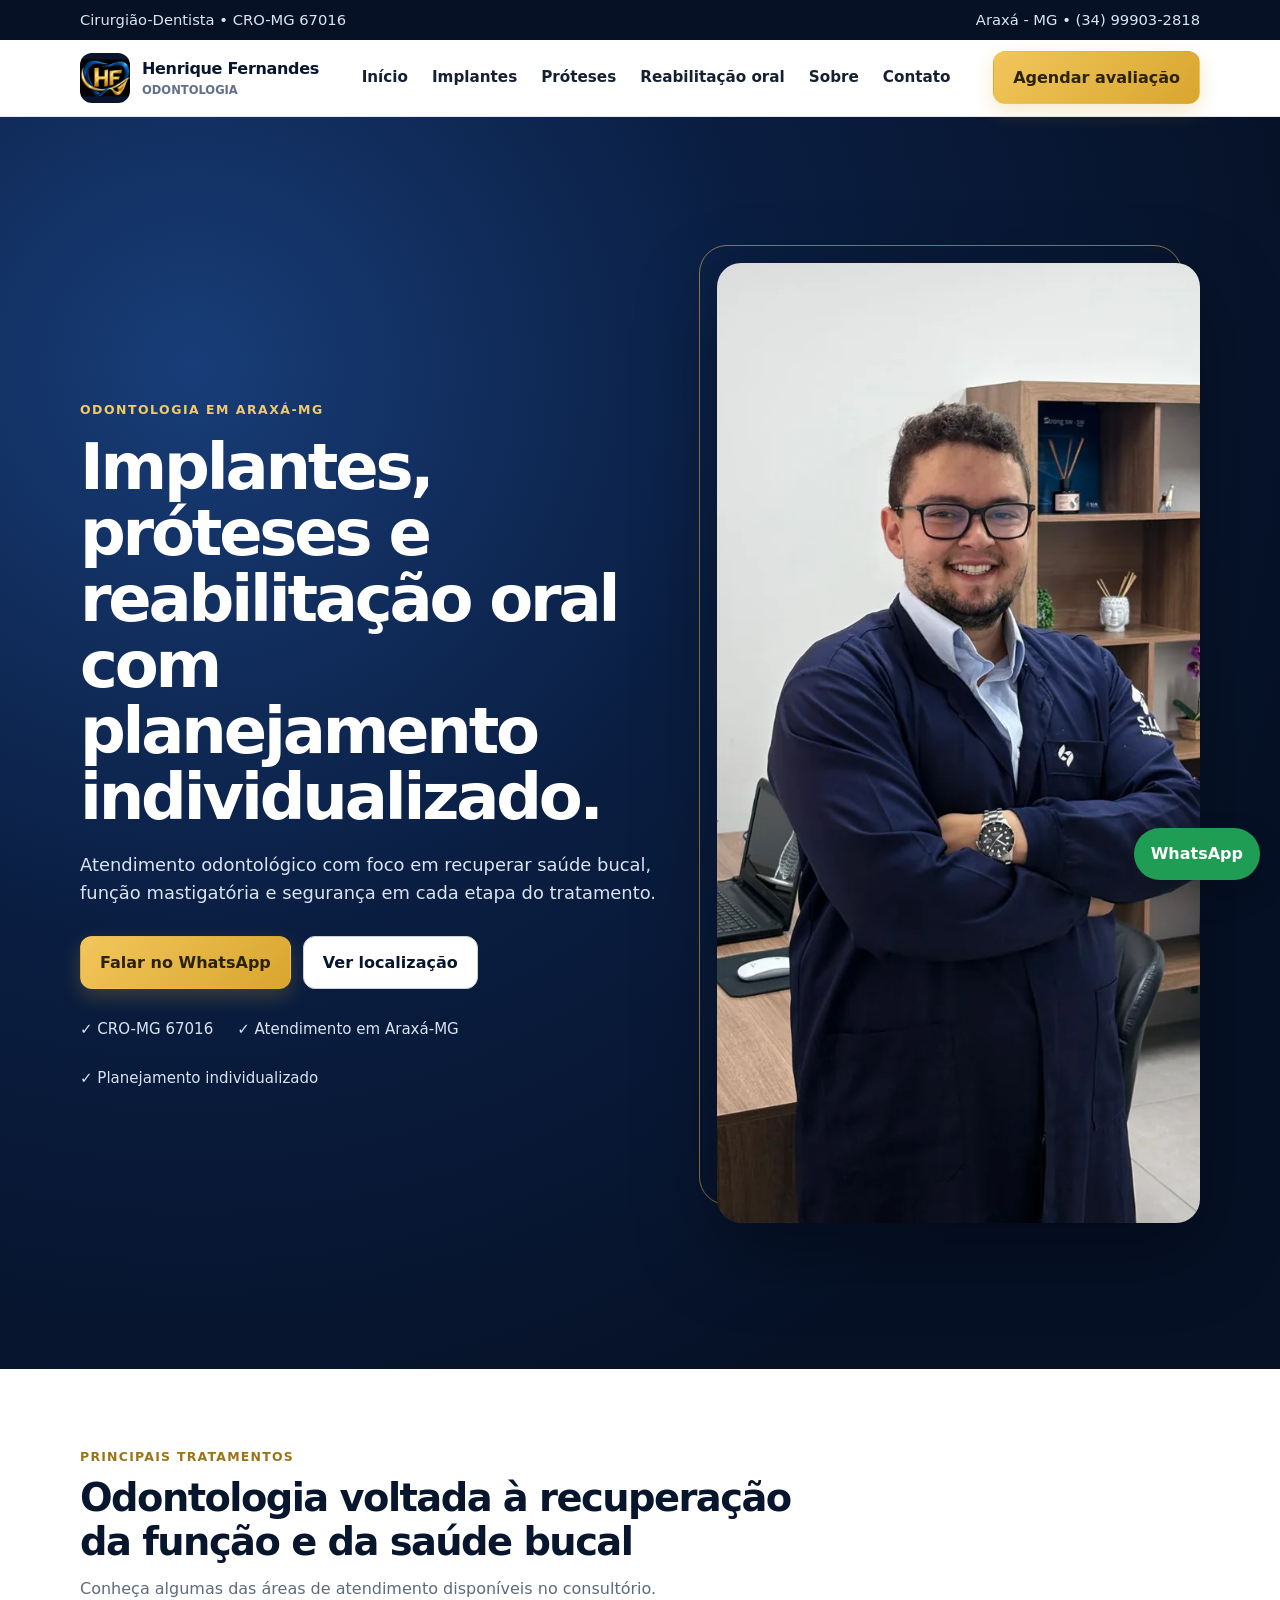
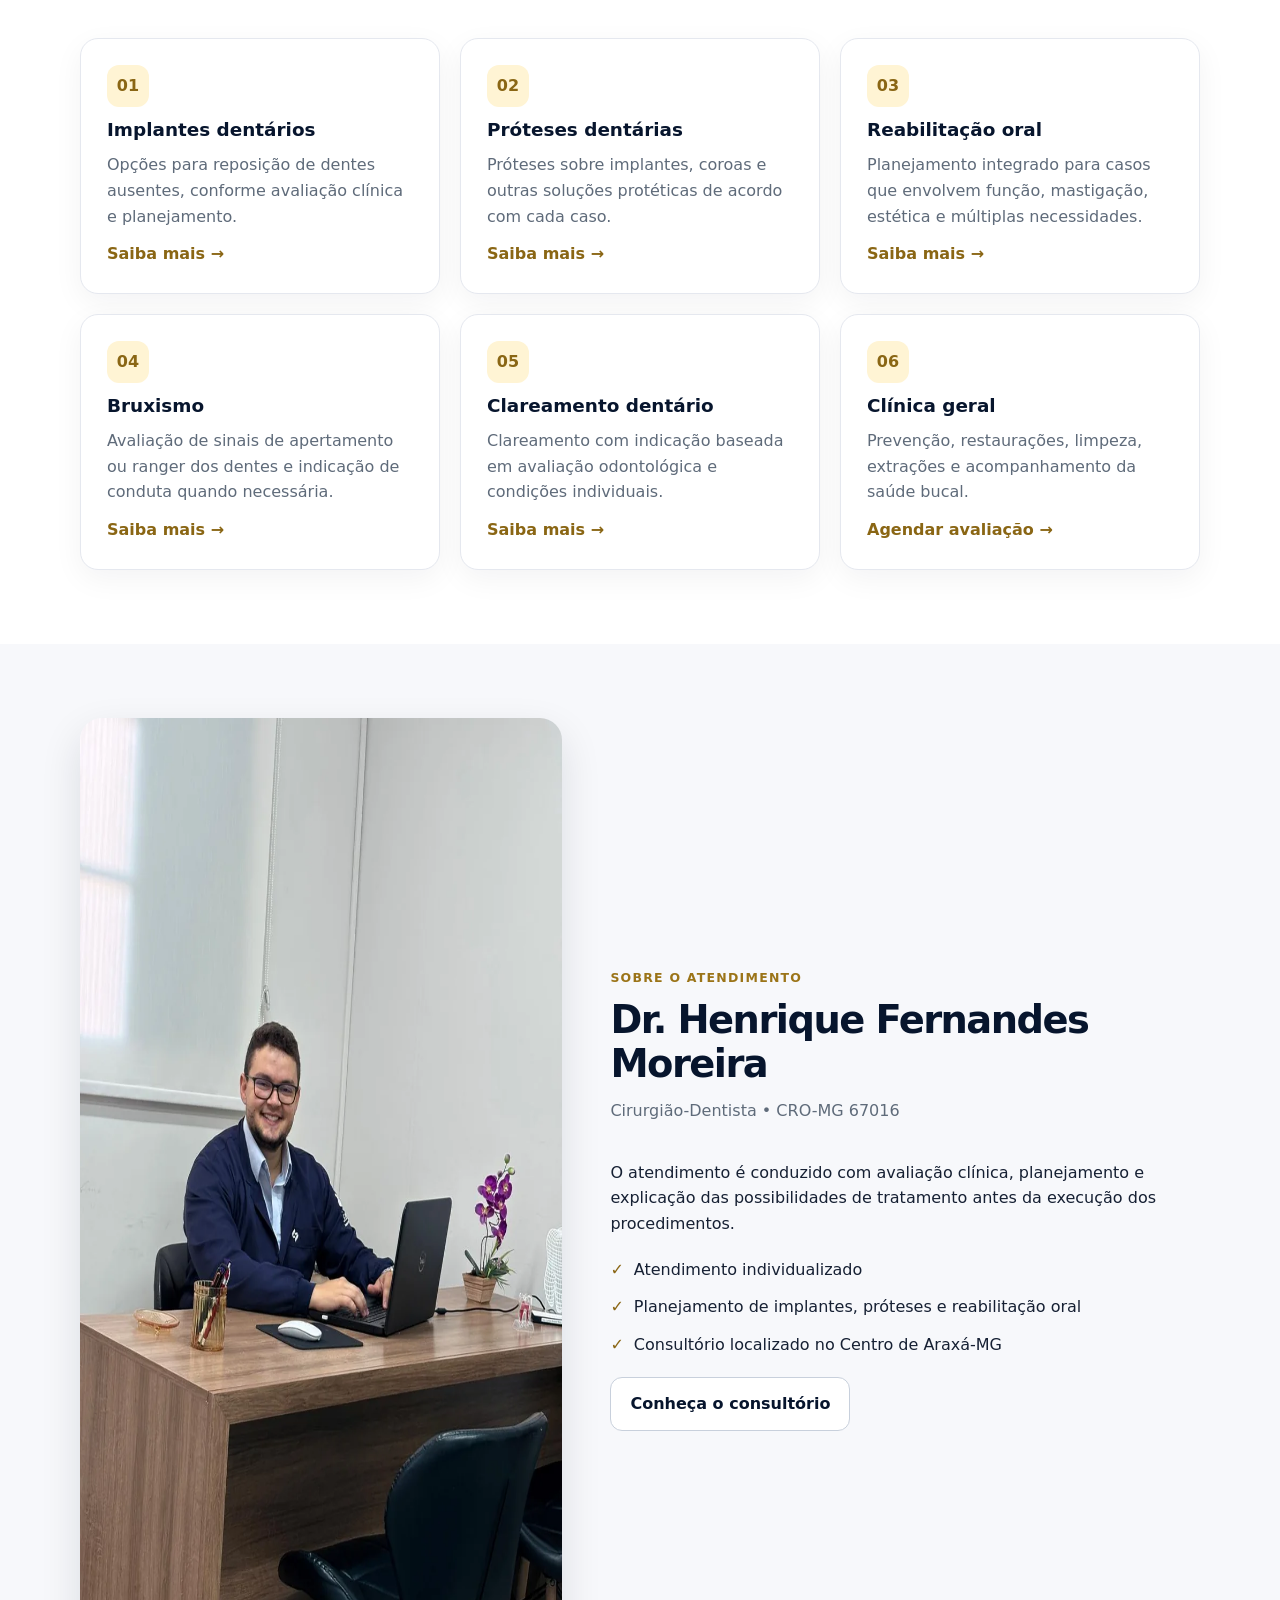
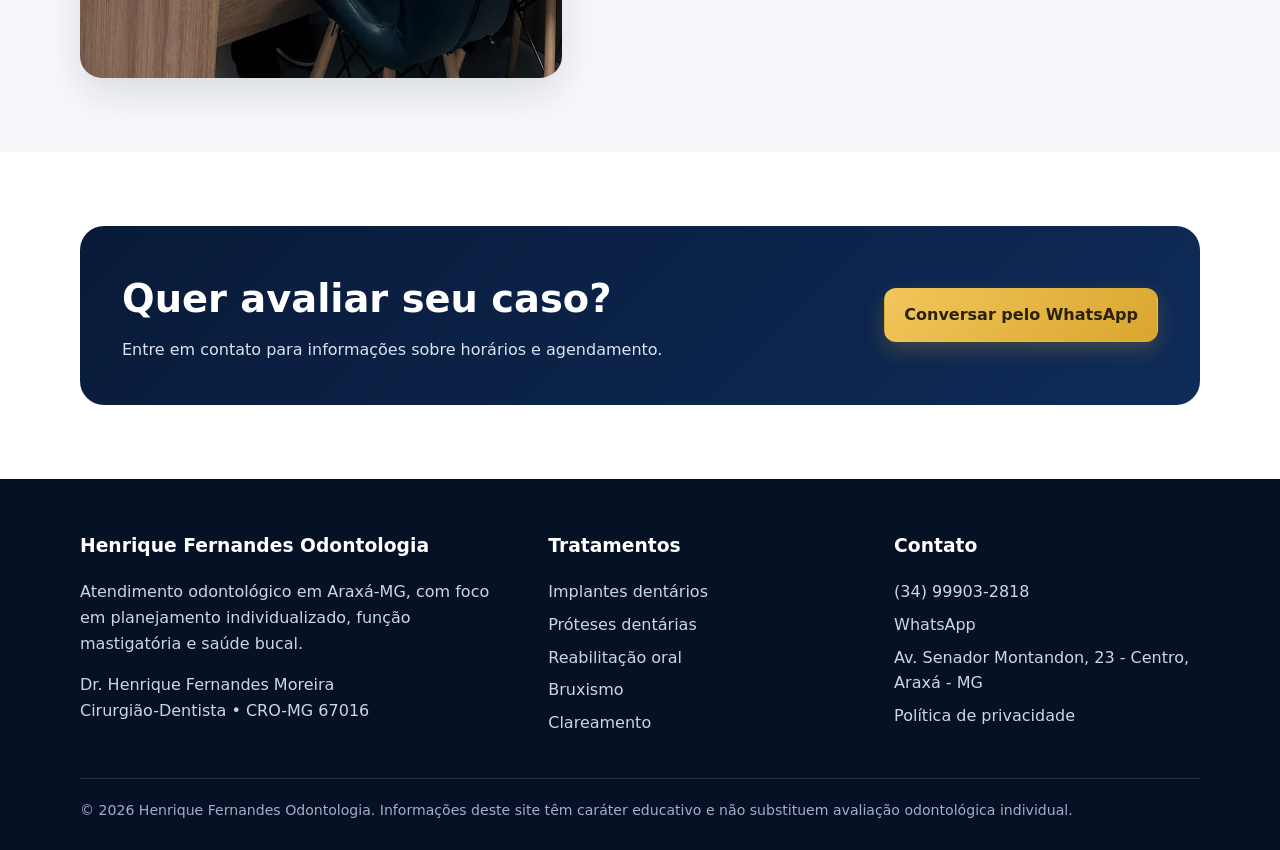
==== index.html @ e9f6458c "Add files via upload" ====
<!doctype html>
<html lang="pt-BR"><head>
<meta charset="utf-8"><meta name="viewport" content="width=device-width,initial-scale=1">
<title>Dentista em Araxá-MG | Henrique Fernandes Odontologia</title>
<meta name="description" content="Henrique Fernandes Odontologia em Araxá-MG. Implantes dentários, próteses, reabilitação oral, bruxismo, clareamento e clínica geral.">
<link rel="canonical" href="https://hfodontologia.com.br/">
<link rel="icon" href="favicon.png" type="image/png">
<link rel="stylesheet" href="styles.css">
<meta property="og:type" content="website"><meta property="og:locale" content="pt_BR">
<meta property="og:title" content="Dentista em Araxá-MG | Henrique Fernandes Odontologia"><meta property="og:description" content="Henrique Fernandes Odontologia em Araxá-MG. Implantes dentários, próteses, reabilitação oral, bruxismo, clareamento e clínica geral.">
<meta property="og:url" content="https://hfodontologia.com.br/"><meta property="og:image" content="https://hfodontologia.com.br/logo-capa.webp">
<meta name="theme-color" content="#07152d">
</head><body>
<script type="application/ld+json">
{
 "@context":"https://schema.org",
 "@type":"Dentist",
 "name":"Henrique Fernandes Odontologia",
 "url":"https://hfodontologia.com.br",
 "telephone":"+5534999032818",
 "image":"https://hfodontologia.com.br/dr-henrique-fernandes.webp",
 "address":{
   "@type":"PostalAddress",
   "streetAddress":"Av. Senador Montandon, 23 - Centro",
   "addressLocality":"Araxá",
   "addressRegion":"MG",
   "postalCode":"38183-214",
   "addressCountry":"BR"
 },
 "openingHoursSpecification":[
  {"@type":"OpeningHoursSpecification","dayOfWeek":["Monday","Tuesday","Wednesday","Thursday","Friday"],"opens":"08:30","closes":"19:00"},
  {"@type":"OpeningHoursSpecification","dayOfWeek":"Saturday","opens":"08:30","closes":"13:00"}
 ],
 "priceRange":"$$"
}
</script>

<div class="topbar"><div class="container"><span>Cirurgião-Dentista • CRO-MG 67016</span><span>Araxá - MG • (34) 99903-2818</span></div></div>
<header><div class="container nav">
<a class="brand" href="index.html"><img src="favicon.png" alt="Símbolo HF"><span>Henrique Fernandes<small>ODONTOLOGIA</small></span></a>
<nav class="menu"><a href="index.html">Início</a><a href="implantes-dentarios-araxa.html">Implantes</a><a href="protese-dentaria-araxa.html">Próteses</a><a href="reabilitacao-oral-araxa.html">Reabilitação oral</a><a href="sobre.html">Sobre</a><a href="contato.html">Contato</a></nav>
<a class="btn btn-gold" href="https://wa.me/5534999032818" target="_blank" rel="noopener">Agendar avaliação</a>
</div></header>

<main>
<section class="hero"><div class="container hero-grid">
<div><span class="kicker">Odontologia em Araxá-MG</span>
<h1>Implantes, próteses e reabilitação oral com planejamento individualizado.</h1>
<p>Atendimento odontológico com foco em recuperar saúde bucal, função mastigatória e segurança em cada etapa do tratamento.</p>
<div class="actions"><a class="btn btn-gold" href="https://wa.me/5534999032818" target="_blank" rel="noopener">Falar no WhatsApp</a><a class="btn btn-outline" href="contato.html">Ver localização</a></div>
<div class="trust"><span>✓ CRO-MG 67016</span><span>✓ Atendimento em Araxá-MG</span><span>✓ Planejamento individualizado</span></div>
</div>
<div class="hero-photo"><img src="dr-henrique-fernandes.webp" alt="Dr. Henrique Fernandes no consultório" width="720" height="960" fetchpriority="high"></div>
</div></section>

<section><div class="container">
<div class="section-head"><span>Principais tratamentos</span><h2>Odontologia voltada à recuperação da função e da saúde bucal</h2><p>Conheça algumas das áreas de atendimento disponíveis no consultório.</p></div>
<div class="grid-3">
<div class="card"><div class="icon">01</div><h3>Implantes dentários</h3><p>Opções para reposição de dentes ausentes, conforme avaliação clínica e planejamento.</p><a href="implantes-dentarios-araxa.html">Saiba mais →</a></div>
<div class="card"><div class="icon">02</div><h3>Próteses dentárias</h3><p>Próteses sobre implantes, coroas e outras soluções protéticas de acordo com cada caso.</p><a href="protese-dentaria-araxa.html">Saiba mais →</a></div>
<div class="card"><div class="icon">03</div><h3>Reabilitação oral</h3><p>Planejamento integrado para casos que envolvem função, mastigação, estética e múltiplas necessidades.</p><a href="reabilitacao-oral-araxa.html">Saiba mais →</a></div>
<div class="card"><div class="icon">04</div><h3>Bruxismo</h3><p>Avaliação de sinais de apertamento ou ranger dos dentes e indicação de conduta quando necessária.</p><a href="bruxismo-araxa.html">Saiba mais →</a></div>
<div class="card"><div class="icon">05</div><h3>Clareamento dentário</h3><p>Clareamento com indicação baseada em avaliação odontológica e condições individuais.</p><a href="clareamento-dentario-araxa.html">Saiba mais →</a></div>
<div class="card"><div class="icon">06</div><h3>Clínica geral</h3><p>Prevenção, restaurações, limpeza, extrações e acompanhamento da saúde bucal.</p><a href="contato.html">Agendar avaliação →</a></div>
</div></div></section>

<section class="alt"><div class="container split">
<img src="dr-henrique-consultorio.webp" alt="Dr. Henrique Fernandes atendendo no consultório em Araxá" loading="lazy" width="720" height="960">
<div><div class="section-head"><span>Sobre o atendimento</span><h2>Dr. Henrique Fernandes Moreira</h2><p>Cirurgião-Dentista • CRO-MG 67016</p></div>
<p>O atendimento é conduzido com avaliação clínica, planejamento e explicação das possibilidades de tratamento antes da execução dos procedimentos.</p>
<div class="checks"><div class="check"><b>✓</b><span>Atendimento individualizado</span></div><div class="check"><b>✓</b><span>Planejamento de implantes, próteses e reabilitação oral</span></div><div class="check"><b>✓</b><span>Consultório localizado no Centro de Araxá-MG</span></div></div>
<a class="btn btn-outline" href="sobre.html">Conheça o consultório</a>
</div></div></section>

<section><div class="container"><div class="cta"><div><h2>Quer avaliar seu caso?</h2><p>Entre em contato para informações sobre horários e agendamento.</p></div><a class="btn btn-gold" href="https://wa.me/5534999032818" target="_blank" rel="noopener">Conversar pelo WhatsApp</a></div></div></section>
</main>

<footer><div class="container">
<div class="footer-grid">
<div><h3>Henrique Fernandes Odontologia</h3><p>Atendimento odontológico em Araxá-MG, com foco em planejamento individualizado, função mastigatória e saúde bucal.</p><p>Dr. Henrique Fernandes Moreira<br>Cirurgião-Dentista • CRO-MG 67016</p></div>
<div><h3>Tratamentos</h3><a href="implantes-dentarios-araxa.html">Implantes dentários</a><a href="protese-dentaria-araxa.html">Próteses dentárias</a><a href="reabilitacao-oral-araxa.html">Reabilitação oral</a><a href="bruxismo-araxa.html">Bruxismo</a><a href="clareamento-dentario-araxa.html">Clareamento</a></div>
<div><h3>Contato</h3><a href="tel:+5534999032818">(34) 99903-2818</a><a href="https://wa.me/5534999032818" target="_blank" rel="noopener">WhatsApp</a><a href="https://www.google.com/maps/search/?api=1&query=Av.%20Senador%20Montandon%2C%2023%20-%20Centro%2C%20Arax%C3%A1%20-%20MG" target="_blank" rel="noopener">Av. Senador Montandon, 23 - Centro, Araxá - MG</a><a href="politica-de-privacidade.html">Política de privacidade</a></div>
</div>
<div class="foot-bottom">© 2026 Henrique Fernandes Odontologia. Informações deste site têm caráter educativo e não substituem avaliação odontológica individual.</div>
</div></footer>
<a class="whatsapp-float" href="https://wa.me/5534999032818" target="_blank" rel="noopener" aria-label="Falar pelo WhatsApp">WhatsApp</a>
<script src="script.js" defer></script>
</body></html>
---- styles.css ----
:root{
  --navy:#07152d; --navy2:#0d2347; --gold:#d9a62e; --gold2:#f1c65b;
  --text:#162033; --muted:#5f6b7a; --bg:#f7f8fb; --white:#fff; --line:#e5e8ef;
  --shadow:0 16px 40px rgba(7,21,45,.12);
}
*{box-sizing:border-box}
html{scroll-behavior:smooth}
body{margin:0;font-family:Inter,ui-sans-serif,system-ui,-apple-system,"Segoe UI",Roboto,Arial,sans-serif;color:var(--text);background:#fff;line-height:1.6}
img{max-width:100%;display:block}
a{color:inherit;text-decoration:none}
.container{width:min(1120px,calc(100% - 36px));margin:auto}
.topbar{background:#061126;color:#dce5f4;font-size:.92rem}
.topbar .container{display:flex;justify-content:space-between;gap:20px;padding:8px 0;flex-wrap:wrap}
header{position:sticky;top:0;z-index:20;background:rgba(255,255,255,.97);backdrop-filter:blur(10px);border-bottom:1px solid var(--line)}
.nav{display:flex;align-items:center;justify-content:space-between;gap:24px;min-height:76px}
.brand{display:flex;align-items:center;gap:12px;font-weight:800;color:var(--navy);letter-spacing:-.02em}
.brand img{width:50px;height:50px;border-radius:12px;object-fit:cover}
.brand small{display:block;font-weight:600;color:#61708a;letter-spacing:0;font-size:.72rem}
.menu{display:flex;align-items:center;gap:24px;font-weight:650;font-size:.95rem}
.menu a:hover{color:#9b7418}
.btn{display:inline-flex;align-items:center;justify-content:center;gap:8px;border-radius:12px;padding:13px 19px;font-weight:800;border:1px solid transparent;transition:.2s}
.btn:hover{transform:translateY(-1px)}
.btn-gold{background:linear-gradient(135deg,var(--gold2),var(--gold));color:#2b2107;box-shadow:0 8px 20px rgba(217,166,46,.24)}
.btn-outline{border-color:#c8d0dc;background:#fff;color:var(--navy)}
.hero{background:radial-gradient(circle at 15% 20%,#183d78 0,#0a1e42 38%,#061126 78%);color:#fff;overflow:hidden}
.hero-grid{display:grid;grid-template-columns:1.1fr .9fr;align-items:center;gap:46px;padding:72px 0}
.kicker{display:inline-flex;gap:8px;align-items:center;color:#f0ca68;font-weight:800;text-transform:uppercase;letter-spacing:.12em;font-size:.78rem}
.hero h1,.page-hero h1{font-size:clamp(2.25rem,5vw,4.4rem);line-height:1.03;margin:14px 0 20px;letter-spacing:-.05em}
.hero p{font-size:1.12rem;color:#d9e3f2;max-width:650px}
.actions{display:flex;gap:12px;flex-wrap:wrap;margin-top:28px}
.trust{display:flex;gap:24px;flex-wrap:wrap;margin-top:28px;color:#d9e3f2;font-size:.94rem}
.hero-photo{position:relative}
.hero-photo:before{content:"";position:absolute;inset:-18px 18px 18px -18px;border:1px solid rgba(241,198,91,.55);border-radius:28px}
.hero-photo img{position:relative;border-radius:24px;box-shadow:0 26px 80px rgba(0,0,0,.34);aspect-ratio:4/5;object-fit:cover}
section{padding:74px 0}
.section-head{max-width:720px;margin-bottom:36px}
.section-head span{color:#9b7418;font-weight:850;text-transform:uppercase;letter-spacing:.1em;font-size:.78rem}
.section-head h2{font-size:clamp(1.8rem,3vw,2.7rem);line-height:1.15;letter-spacing:-.04em;margin:8px 0 12px;color:var(--navy)}
.section-head p{color:var(--muted);margin:0}
.grid-3{display:grid;grid-template-columns:repeat(3,1fr);gap:20px}
.card{border:1px solid var(--line);border-radius:18px;padding:26px;background:#fff;box-shadow:0 9px 30px rgba(7,21,45,.05)}
.card h3{color:var(--navy);margin:8px 0 8px;font-size:1.15rem}
.card p{color:var(--muted);margin:0 0 12px}
.card a{color:#8a6614;font-weight:800}
.icon{width:42px;height:42px;border-radius:12px;background:#fff4d4;display:grid;place-items:center;color:#8a6614;font-weight:900}
.alt{background:var(--bg)}
.split{display:grid;grid-template-columns:.9fr 1.1fr;gap:48px;align-items:center}
.split img{border-radius:22px;box-shadow:var(--shadow)}
.checks{display:grid;gap:12px;margin:20px 0}
.check{display:flex;gap:10px;align-items:flex-start}
.check b{color:#8a6614}
.cta{background:linear-gradient(135deg,#081a38,#0f2b59);color:#fff;border-radius:24px;padding:42px;display:flex;justify-content:space-between;gap:30px;align-items:center}
.cta h2{margin:0 0 8px;font-size:clamp(1.7rem,3vw,2.4rem)}
.cta p{margin:0;color:#d9e3f2}
.page-hero{background:#07152d;color:#fff;padding:64px 0}
.page-hero h1{max-width:900px;font-size:clamp(2.1rem,4vw,3.6rem)}
.page-hero p{max-width:760px;color:#d9e3f2;font-size:1.08rem}
.content{max-width:820px}
.content h2{color:var(--navy);margin-top:34px}
.content p,.content li{color:#445064}
.notice{background:#fff8e6;border:1px solid #f2d88c;border-radius:14px;padding:18px;color:#604a14}
.contact-grid{display:grid;grid-template-columns:1fr 1fr;gap:22px}
.contact-box{border:1px solid var(--line);border-radius:18px;padding:24px}
.contact-box h3{margin-top:0;color:var(--navy)}
footer{background:#061126;color:#cbd6e6;padding:52px 0 28px}
.footer-grid{display:grid;grid-template-columns:1.4fr 1fr 1fr;gap:40px}
footer h3{color:#fff;margin-top:0}
footer a{display:block;margin:7px 0}
footer a:hover{color:#f0ca68}
.foot-bottom{border-top:1px solid rgba(255,255,255,.12);margin-top:36px;padding-top:20px;font-size:.88rem;color:#9fb0c7}
.whatsapp-float{position:fixed;right:20px;bottom:20px;background:#1f9d55;color:#fff;border-radius:999px;padding:13px 17px;font-weight:850;box-shadow:0 12px 30px rgba(0,0,0,.22);z-index:30}
.mobile-toggle{display:none}
@media(max-width:860px){
 .menu{display:none}.hero-grid,.split,.grid-3,.footer-grid,.contact-grid{grid-template-columns:1fr}
 .hero-grid{padding:48px 0}.hero-photo{max-width:520px}.topbar .container{justify-content:center}
 .cta{align-items:flex-start;flex-direction:column}.nav{min-height:68px}
}
@media(max-width:560px){
 .container{width:min(100% - 24px,1120px)}section{padding:52px 0}.hero h1{font-size:2.45rem}
 .brand span{font-size:.95rem}.brand small{font-size:.68rem}.btn{width:100%}.actions{display:grid}
 .whatsapp-float{right:12px;bottom:12px}
}
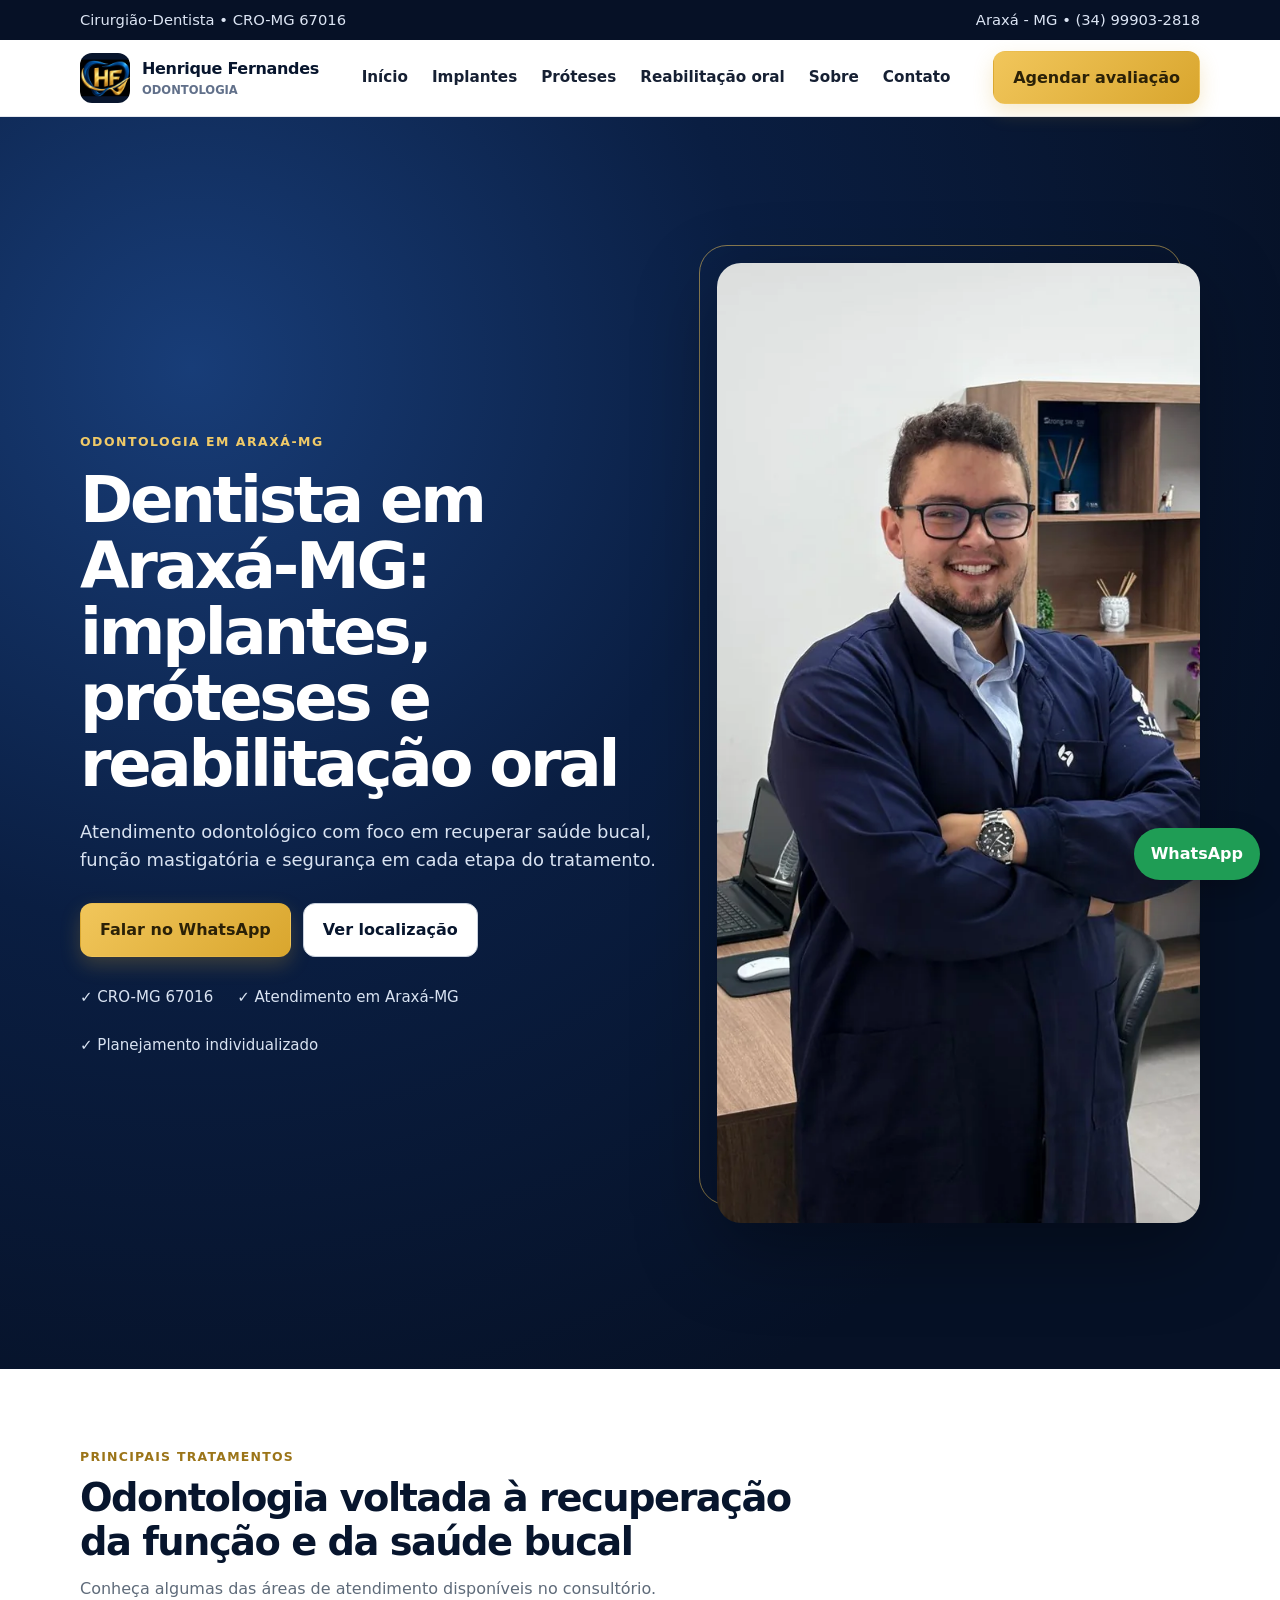
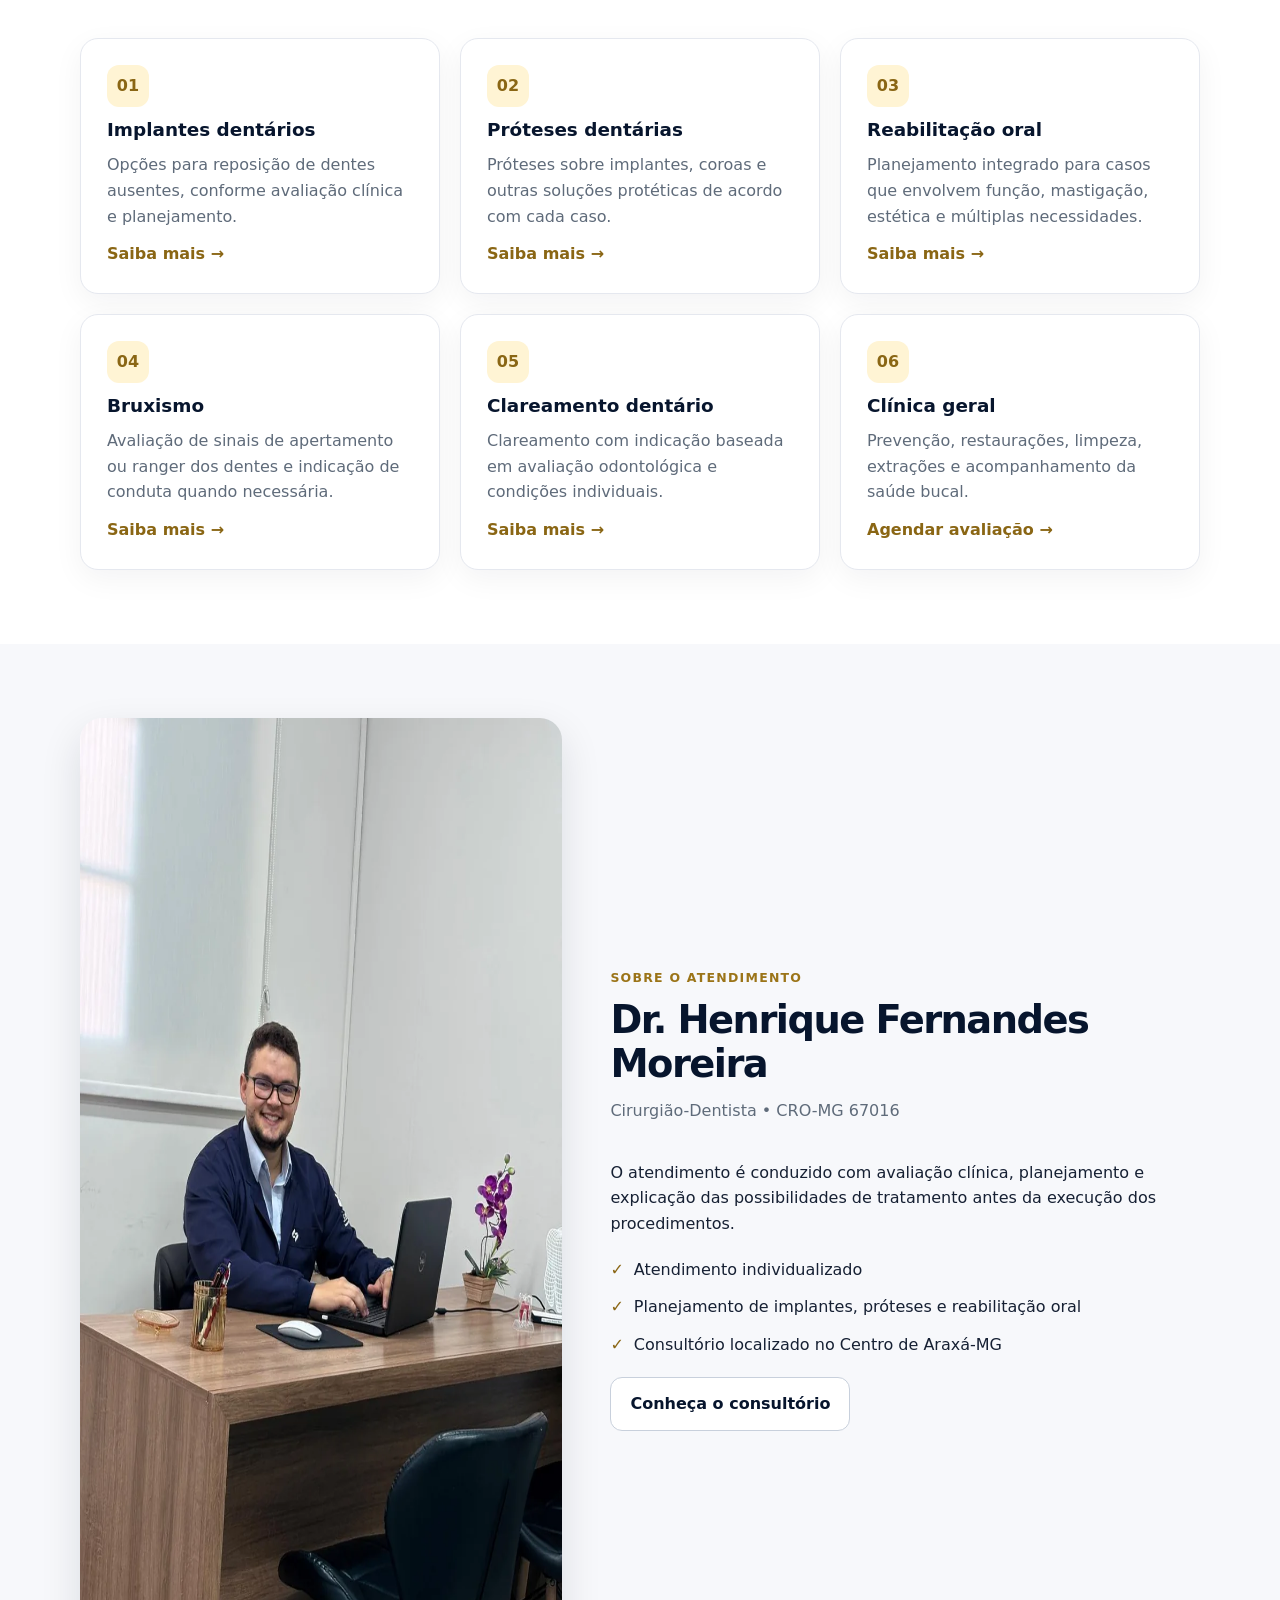
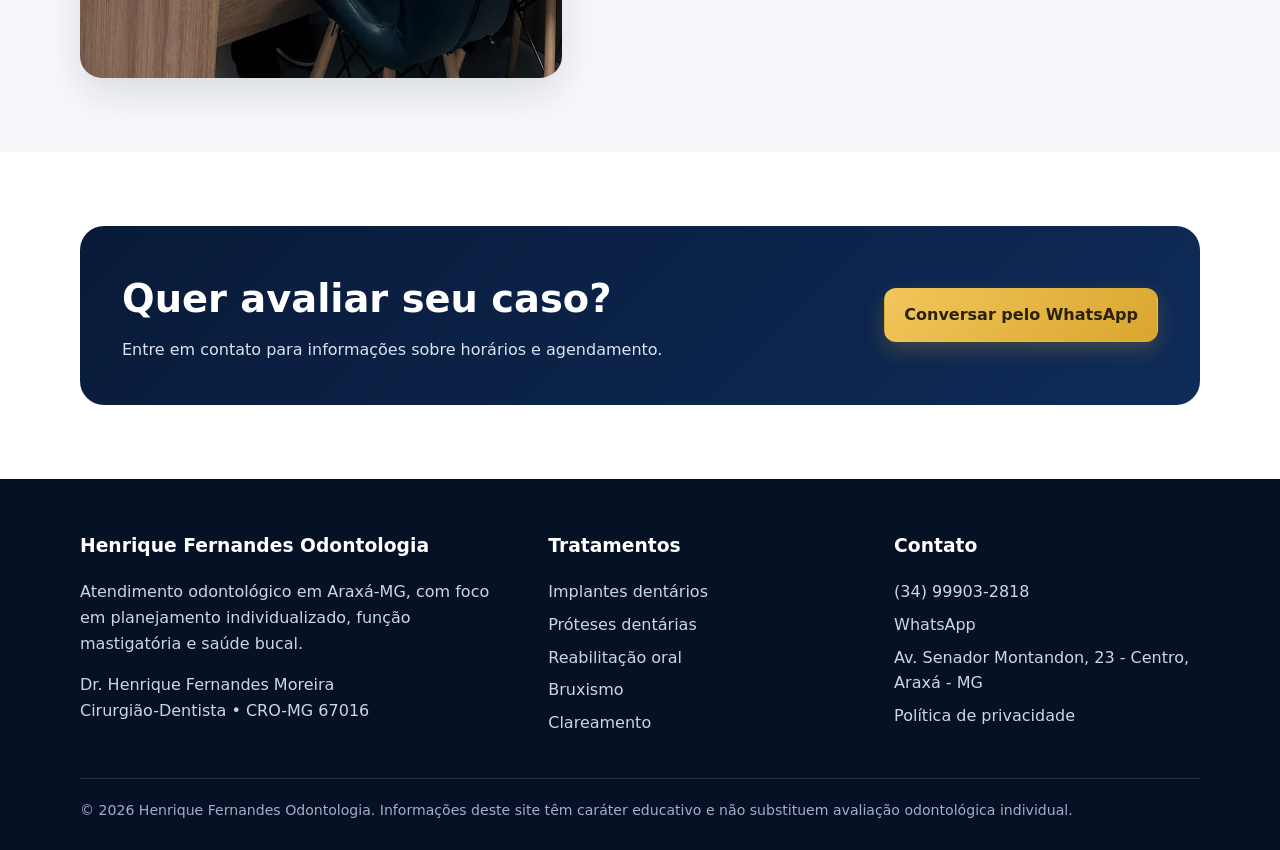
==== commit d108ea2b: "Update hero section heading in index.html" ====
--- a/index.html
+++ b/index.html
@@ -1,13 +1,13 @@
 <!doctype html>
 <html lang="pt-BR"><head>
 <meta charset="utf-8"><meta name="viewport" content="width=device-width,initial-scale=1">
-<title>Dentista em Araxá-MG | Henrique Fernandes Odontologia</title>
-<meta name="description" content="Henrique Fernandes Odontologia em Araxá-MG. Implantes dentários, próteses, reabilitação oral, bruxismo, clareamento e clínica geral.">
+<title>Dentista em Araxá-MG | Implantes e Próteses | Henrique Fernandes</title>
+<meta name="description" content="Dentista em Araxá-MG. Henrique Fernandes Odontologia: implantes dentários, próteses, reabilitação oral, bruxismo, clareamento e clínica geral.">
 <link rel="canonical" href="https://hfodontologia.com.br/">
 <link rel="icon" href="favicon.png" type="image/png">
 <link rel="stylesheet" href="styles.css">
 <meta property="og:type" content="website"><meta property="og:locale" content="pt_BR">
-<meta property="og:title" content="Dentista em Araxá-MG | Henrique Fernandes Odontologia"><meta property="og:description" content="Henrique Fernandes Odontologia em Araxá-MG. Implantes dentários, próteses, reabilitação oral, bruxismo, clareamento e clínica geral.">
+<meta property="og:title" content="Dentista em Araxá-MG | Implantes e Próteses | Henrique Fernandes Odontologia"> 
 <meta property="og:url" content="https://hfodontologia.com.br/"><meta property="og:image" content="https://hfodontologia.com.br/logo-capa.webp">
 <meta name="theme-color" content="#07152d">
 </head><body>
@@ -30,8 +30,8 @@
  "openingHoursSpecification":[
   {"@type":"OpeningHoursSpecification","dayOfWeek":["Monday","Tuesday","Wednesday","Thursday","Friday"],"opens":"08:30","closes":"19:00"},
   {"@type":"OpeningHoursSpecification","dayOfWeek":"Saturday","opens":"08:30","closes":"13:00"}
- ],
- "priceRange":"$$"
+ ]
+ 
 }
 </script>
 
@@ -45,7 +45,7 @@
 <main>
 <section class="hero"><div class="container hero-grid">
 <div><span class="kicker">Odontologia em Araxá-MG</span>
-<h1>Implantes, próteses e reabilitação oral com planejamento individualizado.</h1>
+<h1>Dentista em Araxá-MG: implantes, próteses e reabilitação oral</h1>
 <p>Atendimento odontológico com foco em recuperar saúde bucal, função mastigatória e segurança em cada etapa do tratamento.</p>
 <div class="actions"><a class="btn btn-gold" href="https://wa.me/5534999032818" target="_blank" rel="noopener">Falar no WhatsApp</a><a class="btn btn-outline" href="contato.html">Ver localização</a></div>
 <div class="trust"><span>✓ CRO-MG 67016</span><span>✓ Atendimento em Araxá-MG</span><span>✓ Planejamento individualizado</span></div>
@@ -85,4 +85,4 @@
 </div></footer>
 <a class="whatsapp-float" href="https://wa.me/5534999032818" target="_blank" rel="noopener" aria-label="Falar pelo WhatsApp">WhatsApp</a>
 <script src="script.js" defer></script>
-</body></html>+</body></html>
